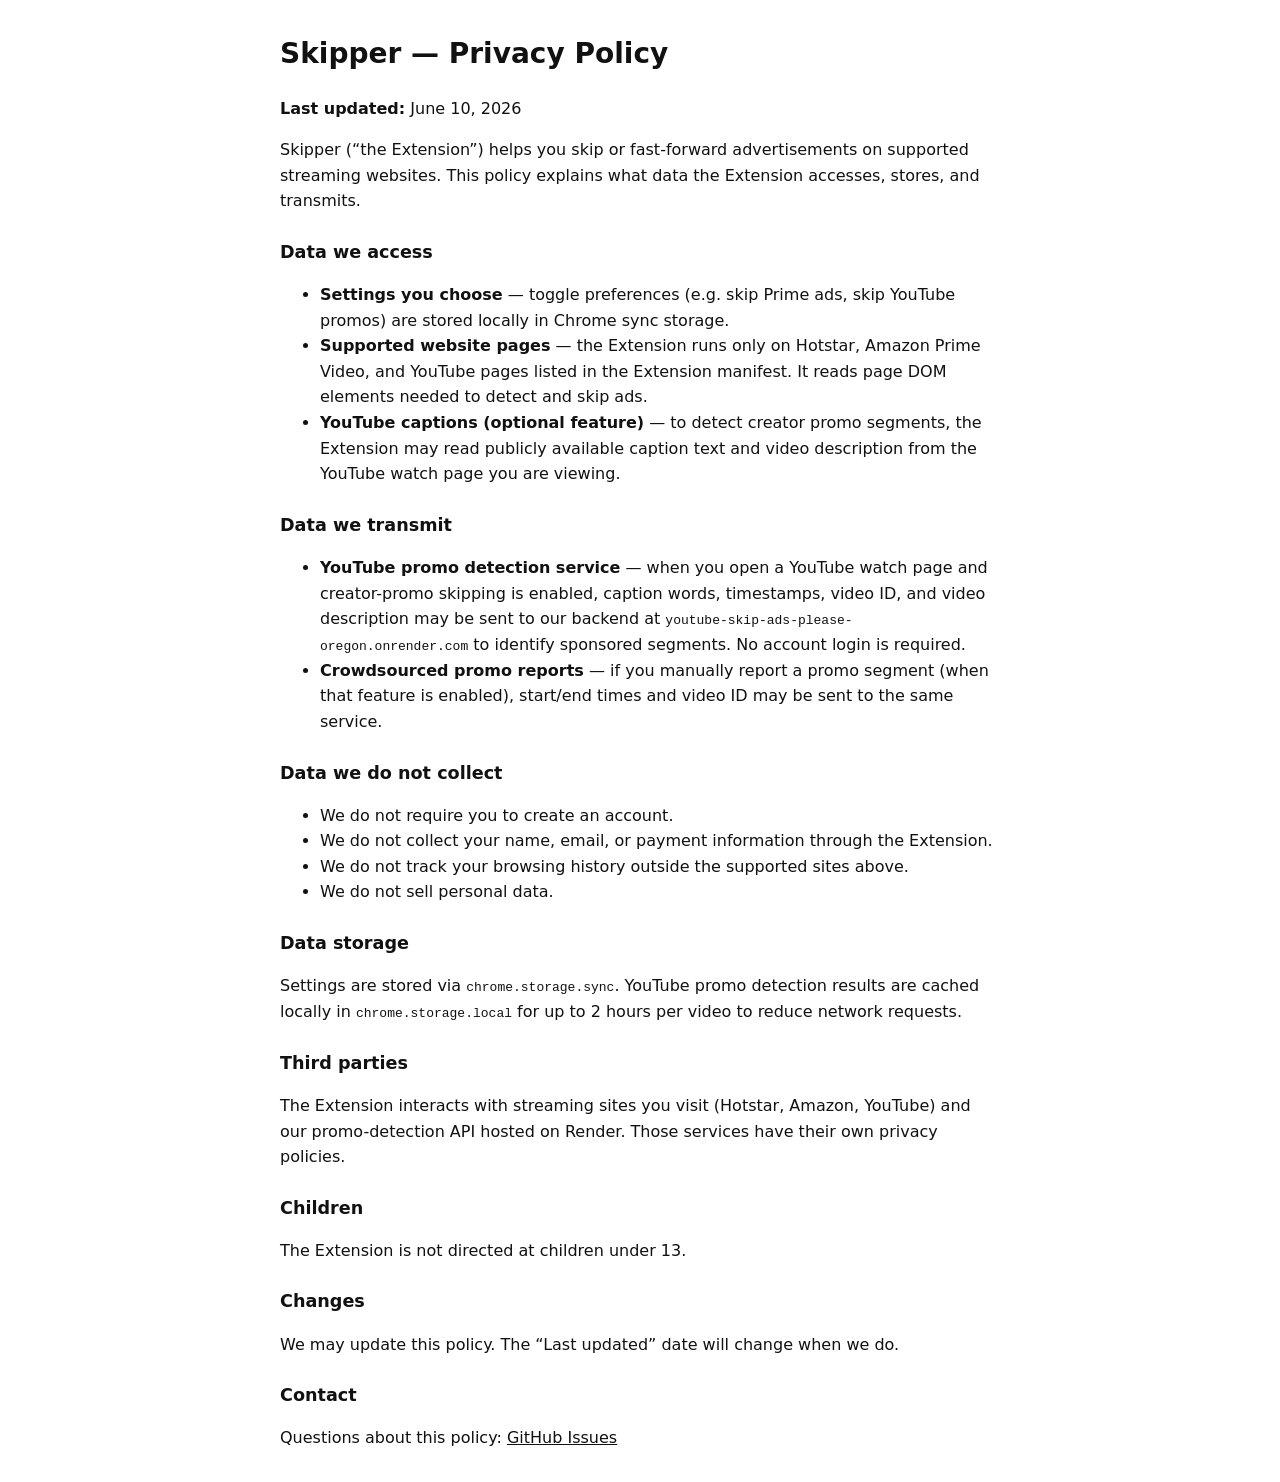
==== docs/privacy-policy.html @ df87e47b "Prepare Skipper v2.0.1 for Chrome Web Store publication. Add privacy policy, packaging script, store" ====
<!DOCTYPE html>
<html lang="en">
<head>
  <meta charset="UTF-8">
  <meta name="viewport" content="width=device-width, initial-scale=1.0">
  <title>Skipper Extension — Privacy Policy</title>
  <style>
    body { font-family: system-ui, sans-serif; max-width: 720px; margin: 2rem auto; padding: 0 1rem; line-height: 1.6; color: #111; }
    h1 { font-size: 1.75rem; }
    h2 { font-size: 1.1rem; margin-top: 1.5rem; }
    a { color: #111; }
  </style>
</head>
<body>
  <h1>Skipper — Privacy Policy</h1>
  <p><strong>Last updated:</strong> June 10, 2026</p>

  <p>
    Skipper (“the Extension”) helps you skip or fast-forward advertisements on supported
    streaming websites. This policy explains what data the Extension accesses, stores,
    and transmits.
  </p>

  <h2>Data we access</h2>
  <ul>
    <li><strong>Settings you choose</strong> — toggle preferences (e.g. skip Prime ads, skip YouTube promos) are stored locally in Chrome sync storage.</li>
    <li><strong>Supported website pages</strong> — the Extension runs only on Hotstar, Amazon Prime Video, and YouTube pages listed in the Extension manifest. It reads page DOM elements needed to detect and skip ads.</li>
    <li><strong>YouTube captions (optional feature)</strong> — to detect creator promo segments, the Extension may read publicly available caption text and video description from the YouTube watch page you are viewing.</li>
  </ul>

  <h2>Data we transmit</h2>
  <ul>
    <li>
      <strong>YouTube promo detection service</strong> — when you open a YouTube watch page and creator-promo skipping is enabled, caption words, timestamps, video ID, and video description may be sent to our backend at
      <code>youtube-skip-ads-please-oregon.onrender.com</code> to identify sponsored segments. No account login is required.
    </li>
    <li>
      <strong>Crowdsourced promo reports</strong> — if you manually report a promo segment (when that feature is enabled), start/end times and video ID may be sent to the same service.
    </li>
  </ul>

  <h2>Data we do not collect</h2>
  <ul>
    <li>We do not require you to create an account.</li>
    <li>We do not collect your name, email, or payment information through the Extension.</li>
    <li>We do not track your browsing history outside the supported sites above.</li>
    <li>We do not sell personal data.</li>
  </ul>

  <h2>Data storage</h2>
  <p>
    Settings are stored via <code>chrome.storage.sync</code>. YouTube promo detection results
    are cached locally in <code>chrome.storage.local</code> for up to 2 hours per video to
    reduce network requests.
  </p>

  <h2>Third parties</h2>
  <p>
    The Extension interacts with streaming sites you visit (Hotstar, Amazon, YouTube) and
    our promo-detection API hosted on Render. Those services have their own privacy policies.
  </p>

  <h2>Children</h2>
  <p>The Extension is not directed at children under 13.</p>

  <h2>Changes</h2>
  <p>We may update this policy. The “Last updated” date will change when we do.</p>

  <h2>Contact</h2>
  <p>
  Questions about this policy:
  <a href="https://github.com/TheCBKM/skipper-extention/issues">GitHub Issues</a>
  </p>
</body>
</html>
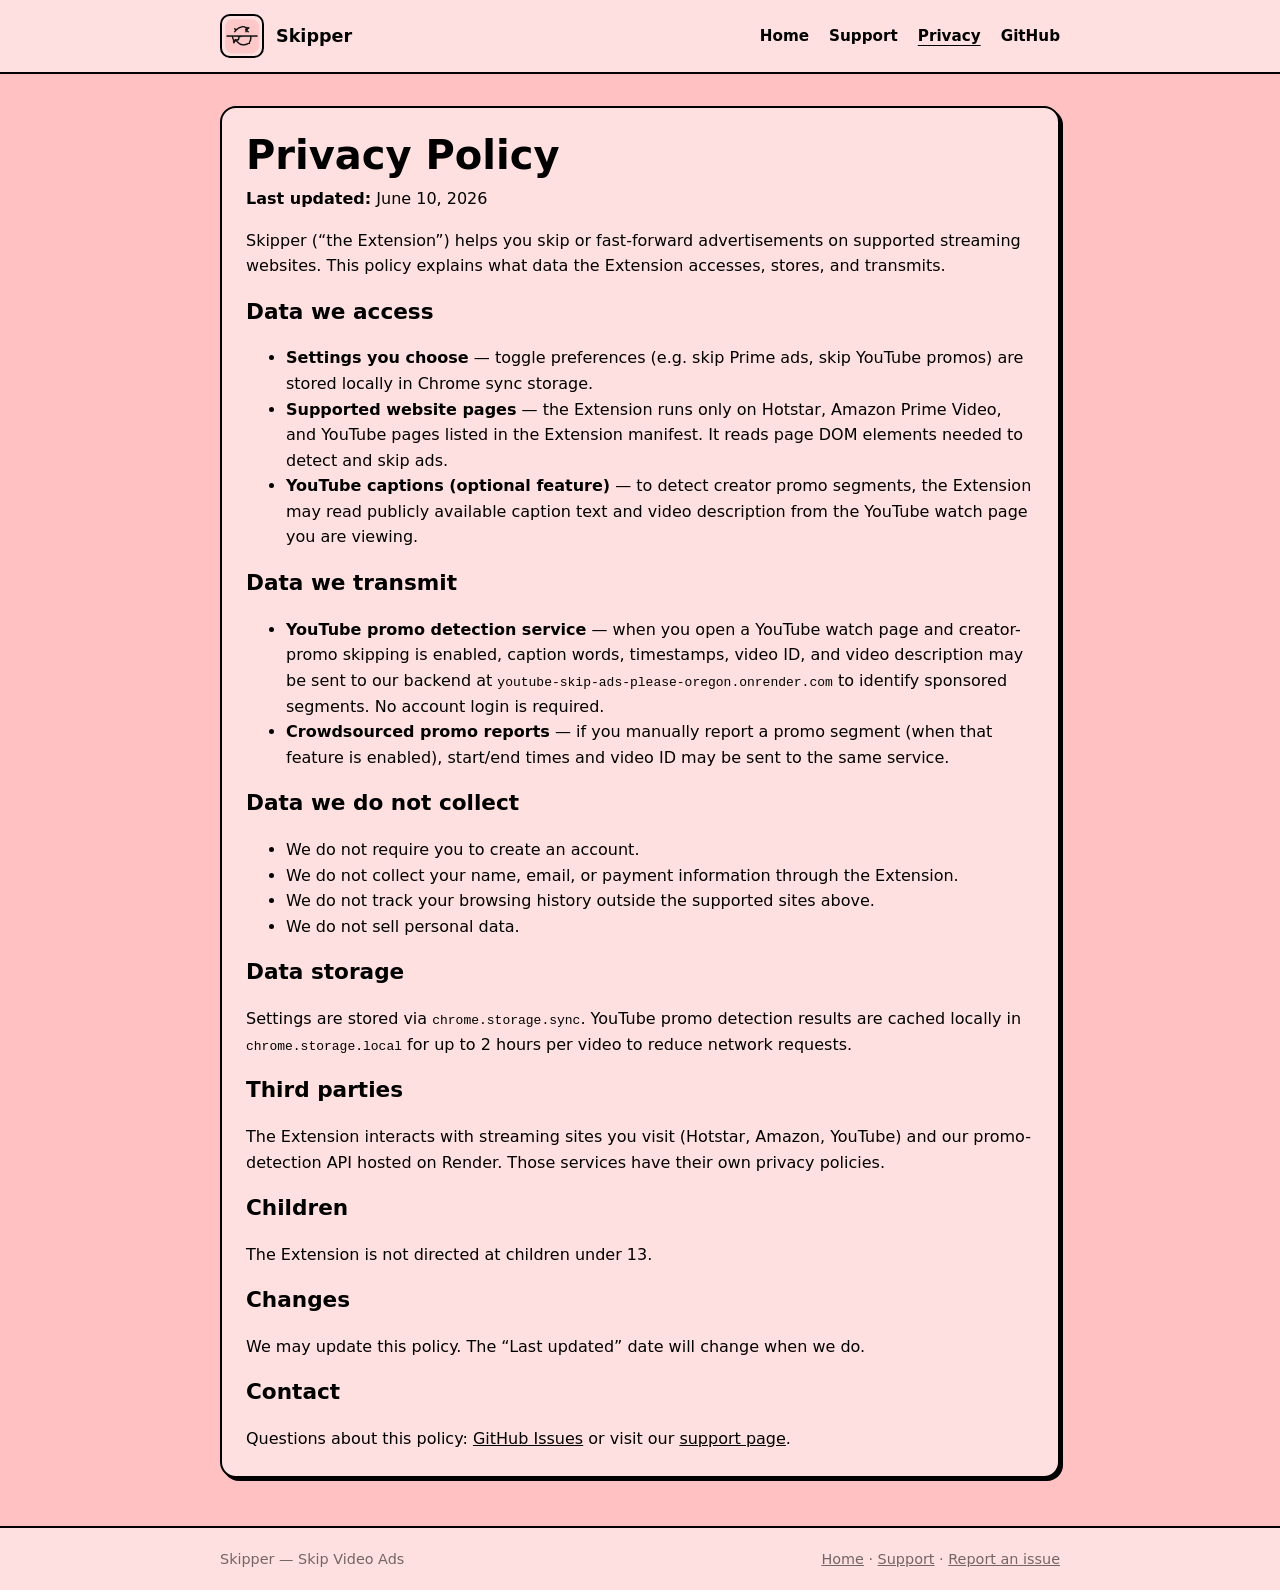
==== commit 286d3e27: "Add hosted homepage and support site; fix popup tab context. Ship GitHub Pages-ready docs site, poin" ====
--- a/docs/privacy-policy.html
+++ b/docs/privacy-policy.html
@@ -3,73 +3,103 @@
 <head>
   <meta charset="UTF-8">
   <meta name="viewport" content="width=device-width, initial-scale=1.0">
-  <title>Skipper Extension — Privacy Policy</title>
-  <style>
-    body { font-family: system-ui, sans-serif; max-width: 720px; margin: 2rem auto; padding: 0 1rem; line-height: 1.6; color: #111; }
-    h1 { font-size: 1.75rem; }
-    h2 { font-size: 1.1rem; margin-top: 1.5rem; }
-    a { color: #111; }
-  </style>
+  <meta name="description" content="Privacy policy for the Skipper Chrome extension.">
+  <title>Skipper — Privacy Policy</title>
+  <link rel="icon" href="icons/128.png" type="image/png">
+  <link rel="stylesheet" href="site.css">
 </head>
 <body>
-  <h1>Skipper — Privacy Policy</h1>
-  <p><strong>Last updated:</strong> June 10, 2026</p>
+  <header class="site-header">
+    <div class="site-header__inner">
+      <a class="site-brand" href="index.html">
+        <img class="site-brand__icon" src="icons/128.png" alt="">
+        <span>Skipper</span>
+      </a>
+      <nav class="site-nav" aria-label="Primary">
+        <a href="index.html">Home</a>
+        <a href="support.html">Support</a>
+        <a href="privacy-policy.html" aria-current="page">Privacy</a>
+        <a href="https://github.com/TheCBKM/skipper-extention">GitHub</a>
+      </nav>
+    </div>
+  </header>
 
-  <p>
-    Skipper (“the Extension”) helps you skip or fast-forward advertisements on supported
-    streaming websites. This policy explains what data the Extension accesses, stores,
-    and transmits.
-  </p>
+  <main class="site-main">
+    <article class="panel">
+      <h1 class="hero__title">Privacy Policy</h1>
+      <p><strong>Last updated:</strong> June 10, 2026</p>
 
-  <h2>Data we access</h2>
-  <ul>
-    <li><strong>Settings you choose</strong> — toggle preferences (e.g. skip Prime ads, skip YouTube promos) are stored locally in Chrome sync storage.</li>
-    <li><strong>Supported website pages</strong> — the Extension runs only on Hotstar, Amazon Prime Video, and YouTube pages listed in the Extension manifest. It reads page DOM elements needed to detect and skip ads.</li>
-    <li><strong>YouTube captions (optional feature)</strong> — to detect creator promo segments, the Extension may read publicly available caption text and video description from the YouTube watch page you are viewing.</li>
-  </ul>
+      <p>
+        Skipper (“the Extension”) helps you skip or fast-forward advertisements on supported
+        streaming websites. This policy explains what data the Extension accesses, stores,
+        and transmits.
+      </p>
 
-  <h2>Data we transmit</h2>
-  <ul>
-    <li>
-      <strong>YouTube promo detection service</strong> — when you open a YouTube watch page and creator-promo skipping is enabled, caption words, timestamps, video ID, and video description may be sent to our backend at
-      <code>youtube-skip-ads-please-oregon.onrender.com</code> to identify sponsored segments. No account login is required.
-    </li>
-    <li>
-      <strong>Crowdsourced promo reports</strong> — if you manually report a promo segment (when that feature is enabled), start/end times and video ID may be sent to the same service.
-    </li>
-  </ul>
+      <h2 class="section-title">Data we access</h2>
+      <ul>
+        <li><strong>Settings you choose</strong> — toggle preferences (e.g. skip Prime ads, skip YouTube promos) are stored locally in Chrome sync storage.</li>
+        <li><strong>Supported website pages</strong> — the Extension runs only on Hotstar, Amazon Prime Video, and YouTube pages listed in the Extension manifest. It reads page DOM elements needed to detect and skip ads.</li>
+        <li><strong>YouTube captions (optional feature)</strong> — to detect creator promo segments, the Extension may read publicly available caption text and video description from the YouTube watch page you are viewing.</li>
+      </ul>
 
-  <h2>Data we do not collect</h2>
-  <ul>
-    <li>We do not require you to create an account.</li>
-    <li>We do not collect your name, email, or payment information through the Extension.</li>
-    <li>We do not track your browsing history outside the supported sites above.</li>
-    <li>We do not sell personal data.</li>
-  </ul>
+      <h2 class="section-title">Data we transmit</h2>
+      <ul>
+        <li>
+          <strong>YouTube promo detection service</strong> — when you open a YouTube watch page and creator-promo skipping is enabled, caption words, timestamps, video ID, and video description may be sent to our backend at
+          <code>youtube-skip-ads-please-oregon.onrender.com</code> to identify sponsored segments. No account login is required.
+        </li>
+        <li>
+          <strong>Crowdsourced promo reports</strong> — if you manually report a promo segment (when that feature is enabled), start/end times and video ID may be sent to the same service.
+        </li>
+      </ul>
 
-  <h2>Data storage</h2>
-  <p>
-    Settings are stored via <code>chrome.storage.sync</code>. YouTube promo detection results
-    are cached locally in <code>chrome.storage.local</code> for up to 2 hours per video to
-    reduce network requests.
-  </p>
+      <h2 class="section-title">Data we do not collect</h2>
+      <ul>
+        <li>We do not require you to create an account.</li>
+        <li>We do not collect your name, email, or payment information through the Extension.</li>
+        <li>We do not track your browsing history outside the supported sites above.</li>
+        <li>We do not sell personal data.</li>
+      </ul>
 
-  <h2>Third parties</h2>
-  <p>
-    The Extension interacts with streaming sites you visit (Hotstar, Amazon, YouTube) and
-    our promo-detection API hosted on Render. Those services have their own privacy policies.
-  </p>
+      <h2 class="section-title">Data storage</h2>
+      <p>
+        Settings are stored via <code>chrome.storage.sync</code>. YouTube promo detection results
+        are cached locally in <code>chrome.storage.local</code> for up to 2 hours per video to
+        reduce network requests.
+      </p>
 
-  <h2>Children</h2>
-  <p>The Extension is not directed at children under 13.</p>
+      <h2 class="section-title">Third parties</h2>
+      <p>
+        The Extension interacts with streaming sites you visit (Hotstar, Amazon, YouTube) and
+        our promo-detection API hosted on Render. Those services have their own privacy policies.
+      </p>
 
-  <h2>Changes</h2>
-  <p>We may update this policy. The “Last updated” date will change when we do.</p>
+      <h2 class="section-title">Children</h2>
+      <p>The Extension is not directed at children under 13.</p>
 
-  <h2>Contact</h2>
-  <p>
-  Questions about this policy:
-  <a href="https://github.com/TheCBKM/skipper-extention/issues">GitHub Issues</a>
-  </p>
+      <h2 class="section-title">Changes</h2>
+      <p>We may update this policy. The “Last updated” date will change when we do.</p>
+
+      <h2 class="section-title">Contact</h2>
+      <p>
+        Questions about this policy:
+        <a href="https://github.com/TheCBKM/skipper-extention/issues">GitHub Issues</a>
+        or visit our <a href="support.html">support page</a>.
+      </p>
+    </article>
+  </main>
+
+  <footer class="site-footer">
+    <div class="site-footer__inner">
+      <span>Skipper — Skip Video Ads</span>
+      <span>
+        <a href="index.html">Home</a>
+        ·
+        <a href="support.html">Support</a>
+        ·
+        <a href="https://github.com/TheCBKM/skipper-extention/issues">Report an issue</a>
+      </span>
+    </div>
+  </footer>
 </body>
 </html>
--- a/docs/site.css
+++ b/docs/site.css
@@ -0,0 +1,235 @@
+:root {
+  --skipper-pink: #ffc1c1;
+  --skipper-pink-soft: #ffe0e0;
+  --skipper-pink-deep: #f5a8a8;
+  --skipper-ink: #000000;
+  --skipper-ink-muted: rgba(0, 0, 0, 0.55);
+  --skipper-radius: 16px;
+  --skipper-radius-sm: 10px;
+  --skipper-border: 2px solid var(--skipper-ink);
+  --skipper-shadow: 3px 3px 0 var(--skipper-ink);
+  --skipper-font: 'Segoe UI', system-ui, -apple-system, sans-serif;
+  --skipper-max-width: 880px;
+}
+
+*,
+*::before,
+*::after {
+  box-sizing: border-box;
+}
+
+body {
+  margin: 0;
+  font-family: var(--skipper-font);
+  color: var(--skipper-ink);
+  background: var(--skipper-pink);
+  line-height: 1.6;
+}
+
+a {
+  color: var(--skipper-ink);
+}
+
+a:hover {
+  text-decoration-thickness: 2px;
+}
+
+.site-header {
+  background: var(--skipper-pink-soft);
+  border-bottom: var(--skipper-border);
+}
+
+.site-header__inner,
+.site-main,
+.site-footer__inner {
+  max-width: var(--skipper-max-width);
+  margin: 0 auto;
+  padding: 0 1.25rem;
+}
+
+.site-header__inner {
+  display: flex;
+  align-items: center;
+  justify-content: space-between;
+  gap: 1rem;
+  min-height: 72px;
+}
+
+.site-brand {
+  display: inline-flex;
+  align-items: center;
+  gap: 12px;
+  text-decoration: none;
+  color: inherit;
+  font-weight: 700;
+  font-size: 1.1rem;
+}
+
+.site-brand__icon {
+  width: 44px;
+  height: 44px;
+  border-radius: var(--skipper-radius-sm);
+  border: var(--skipper-border);
+}
+
+.site-nav {
+  display: flex;
+  flex-wrap: wrap;
+  gap: 0.75rem 1.25rem;
+  font-size: 0.95rem;
+  font-weight: 600;
+}
+
+.site-nav a {
+  text-decoration: none;
+}
+
+.site-nav a[aria-current="page"] {
+  text-decoration: underline;
+  text-underline-offset: 4px;
+}
+
+.site-main {
+  padding: 2rem 1.25rem 3rem;
+}
+
+.hero {
+  display: grid;
+  gap: 1.5rem;
+  align-items: center;
+  margin-bottom: 2rem;
+}
+
+.hero__card,
+.card,
+.panel {
+  background: var(--skipper-pink-soft);
+  border: var(--skipper-border);
+  border-radius: var(--skipper-radius);
+  box-shadow: var(--skipper-shadow);
+  padding: 1.5rem;
+}
+
+.hero__title {
+  margin: 0 0 0.5rem;
+  font-size: clamp(1.8rem, 4vw, 2.5rem);
+  line-height: 1.15;
+}
+
+.hero__subtitle,
+.lead {
+  margin: 0;
+  color: var(--skipper-ink-muted);
+  font-size: 1.05rem;
+}
+
+.hero__actions {
+  display: flex;
+  flex-wrap: wrap;
+  gap: 0.75rem;
+  margin-top: 1.25rem;
+}
+
+.button {
+  display: inline-flex;
+  align-items: center;
+  justify-content: center;
+  min-height: 42px;
+  padding: 0.6rem 1rem;
+  border: var(--skipper-border);
+  border-radius: 999px;
+  background: var(--skipper-ink);
+  color: var(--skipper-pink);
+  font: inherit;
+  font-weight: 700;
+  text-decoration: none;
+  cursor: pointer;
+  box-shadow: 2px 2px 0 var(--skipper-ink);
+}
+
+.button:hover {
+  transform: translate(-1px, -1px);
+  box-shadow: 3px 3px 0 var(--skipper-ink);
+}
+
+.button--secondary {
+  background: var(--skipper-pink-soft);
+  color: var(--skipper-ink);
+}
+
+.grid {
+  display: grid;
+  gap: 1rem;
+}
+
+.grid--3 {
+  grid-template-columns: repeat(auto-fit, minmax(220px, 1fr));
+}
+
+.card__title {
+  margin: 0 0 0.5rem;
+  font-size: 1.05rem;
+}
+
+.card p,
+.panel p,
+.panel ul,
+.panel ol {
+  margin: 0 0 1rem;
+}
+
+.card p:last-child,
+.panel p:last-child,
+.panel ul:last-child,
+.panel ol:last-child {
+  margin-bottom: 0;
+}
+
+.section-title {
+  margin: 0 0 1rem;
+  font-size: 1.35rem;
+}
+
+.faq dt {
+  font-weight: 700;
+  margin-top: 1rem;
+}
+
+.faq dt:first-child {
+  margin-top: 0;
+}
+
+.faq dd {
+  margin: 0.35rem 0 0;
+  color: var(--skipper-ink-muted);
+}
+
+.site-footer {
+  border-top: var(--skipper-border);
+  background: var(--skipper-pink-soft);
+}
+
+.site-footer__inner {
+  display: flex;
+  flex-wrap: wrap;
+  justify-content: space-between;
+  gap: 0.75rem 1.5rem;
+  padding: 1.25rem;
+  font-size: 0.9rem;
+  color: var(--skipper-ink-muted);
+}
+
+.site-footer a {
+  color: inherit;
+}
+
+@media (min-width: 760px) {
+  .hero {
+    grid-template-columns: auto 1fr;
+  }
+
+  .hero__icon {
+    width: 96px;
+    height: 96px;
+  }
+}
